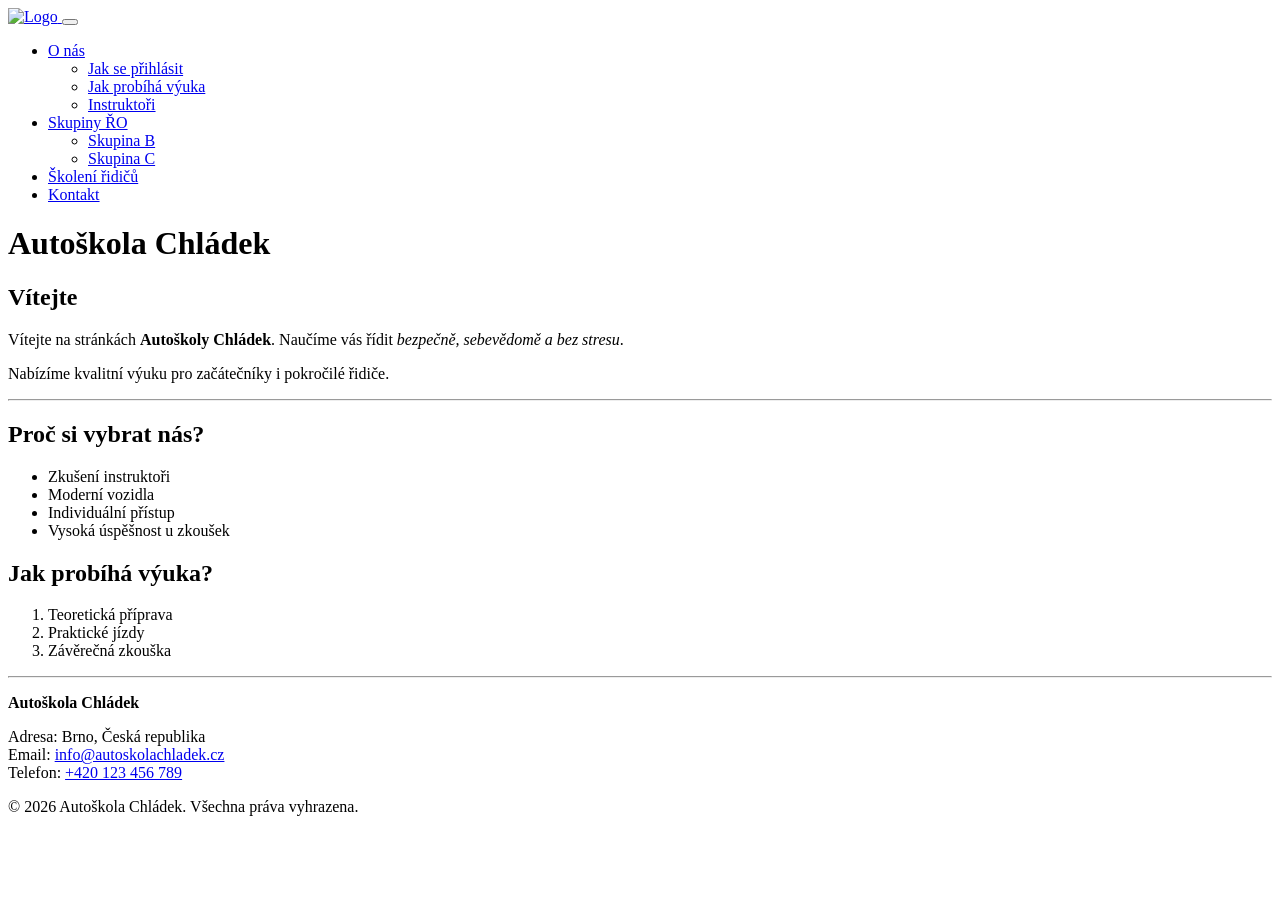
==== index.html @ df7c4d40 "vytvořen index.html -> základní kód, upraven název v readme.md" ====
<!DOCTYPE html>
<html lang="cs">
<head>
    <meta charset="UTF-8">
    <title>Autoškola Chládek</title>
</head>

<body>

    <nav class="navbar navbar-expand-lg navbar-light bg-white fixed-top shadow-sm">
        <div class="container">
      
          <!-- Logo -->
          <a class="navbar-brand" href="index.html">
            <img src="assets/images/logo.svg" alt="Logo" height="48">
          </a>
      
          <!-- Hamburger -->
          <button class="navbar-toggler" type="button" data-bs-toggle="collapse" data-bs-target="#navbar">
            <span class="navbar-toggler-icon"></span>
          </button>
      
          <!-- Menu -->
          <div class="collapse navbar-collapse" id="navbar">
            <ul class="navbar-nav ms-auto">
      
              <!-- Dropdown -->
              <li class="nav-item dropdown">
                <a class="nav-link dropdown-toggle" href="#" data-bs-toggle="dropdown">
                  O nás
                </a>
                <ul class="dropdown-menu">
                  <li><a class="dropdown-item" href="#">Jak se přihlásit</a></li>
                  <li><a class="dropdown-item" href="#">Jak probíhá výuka</a></li>
                  <li><a class="dropdown-item" href="#">Instruktoři</a></li>
                </ul>
              </li>
      
              <!-- Další dropdown -->
              <li class="nav-item dropdown">
                <a class="nav-link dropdown-toggle" href="#" data-bs-toggle="dropdown">
                  Skupiny ŘO
                </a>
                <ul class="dropdown-menu">
                  <li><a class="dropdown-item" href="#">Skupina B</a></li>
                  <li><a class="dropdown-item" href="#">Skupina C</a></li>
                </ul>
              </li>
      
              <!-- Normální odkazy -->
              <li class="nav-item">
                <a class="nav-link" href="#">Školení řidičů</a>
              </li>
      
              <li class="nav-item">
                <a class="nav-link" href="#">Kontakt</a>
              </li>
      
            </ul>
          </div>
        </div>
      </nav>

    <!-- Hlavní nadpis -->
    <h1>Autoškola Chládek</h1>

   

    <!-- Úvod -->
    <h2>Vítejte</h2>
    <p>
        Vítejte na stránkách <strong>Autoškoly Chládek</strong>.  
        Naučíme vás řídit <em>bezpečně, sebevědomě a bez stresu</em>.
    </p>

    <p title="Informace o autoškole">
        Nabízíme kvalitní výuku pro začátečníky i pokročilé řidiče.
    </p>

    <!-- Obrázek -->

    <hr>

    <!-- Výhody -->
    <h2>Proč si vybrat nás?</h2>
    <ul>
        <li>Zkušení instruktoři</li>
        <li>Moderní vozidla</li>
        <li>Individuální přístup</li>
        <li>Vysoká úspěšnost u zkoušek</li>
    </ul>

    <!-- Postup -->
    <h2>Jak probíhá výuka?</h2>
    <ol>
        <li>Teoretická příprava</li>
        <li>Praktické jízdy</li>
        <li>Závěrečná zkouška</li>
    </ol>

    <footer>

        <hr>
    
        <p><strong>Autoškola Chládek</strong></p>
    
        <p>
            Adresa: Brno, Česká republika<br>
            Email: <a href="mailto:info@autoskolachladek.cz">info@autoskolachladek.cz</a><br>
            Telefon: <a href="tel:+420123456789">+420 123 456 789</a>
        </p>
    
        <p>
            &copy; 2026 Autoškola Chládek. Všechna práva vyhrazena.
        </p>
    
    </footer>
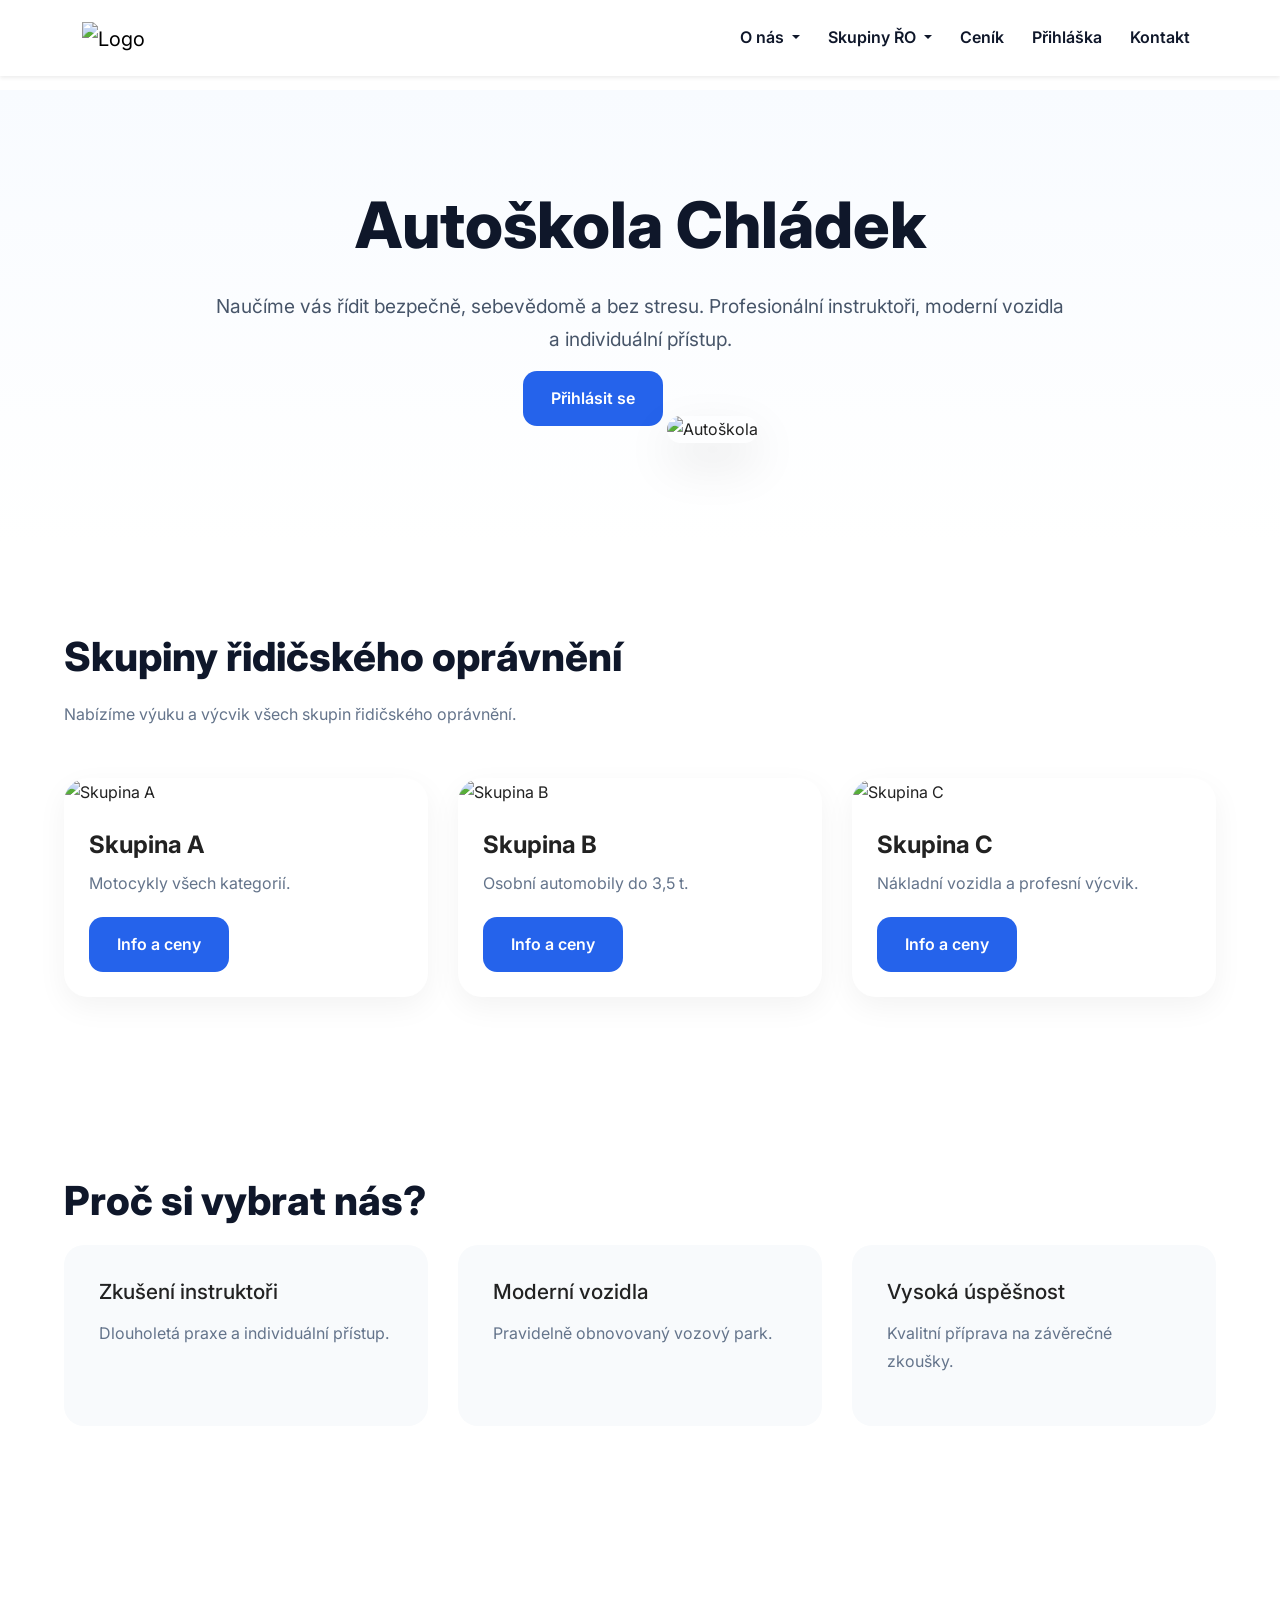
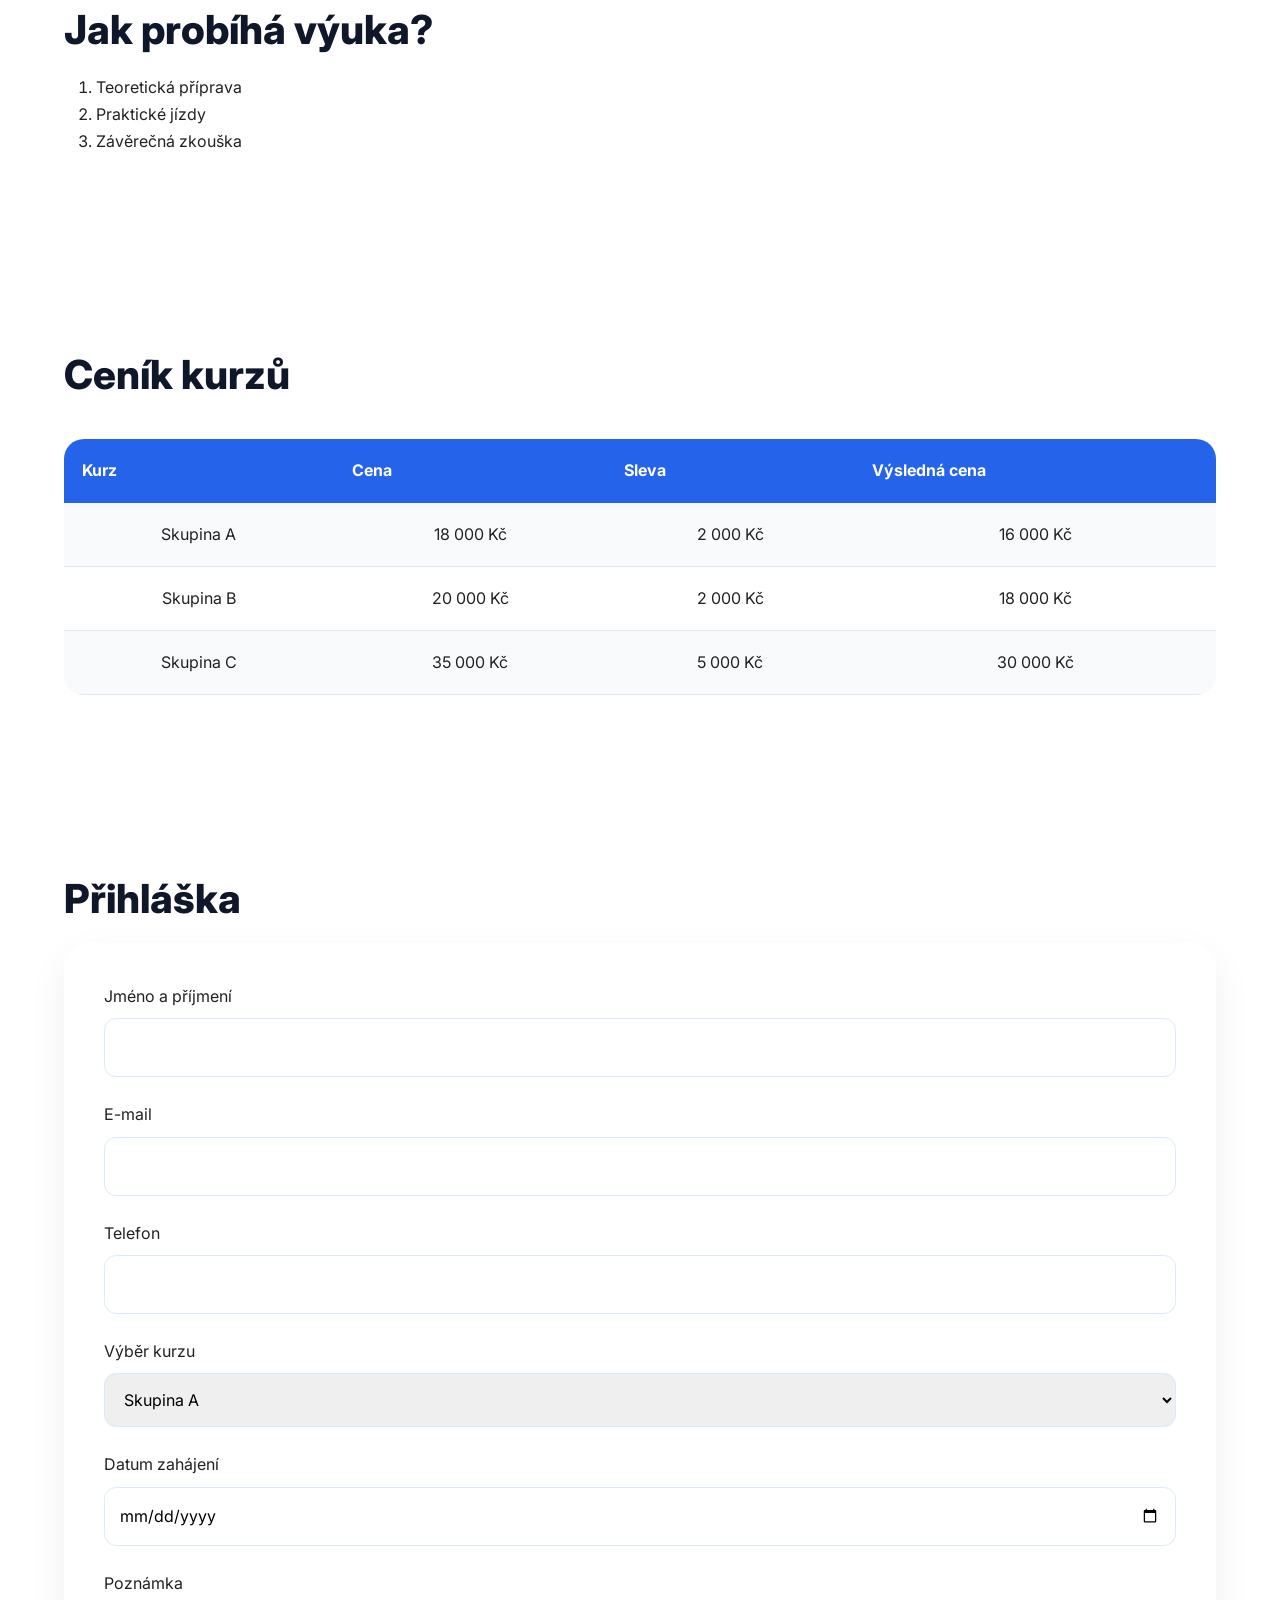
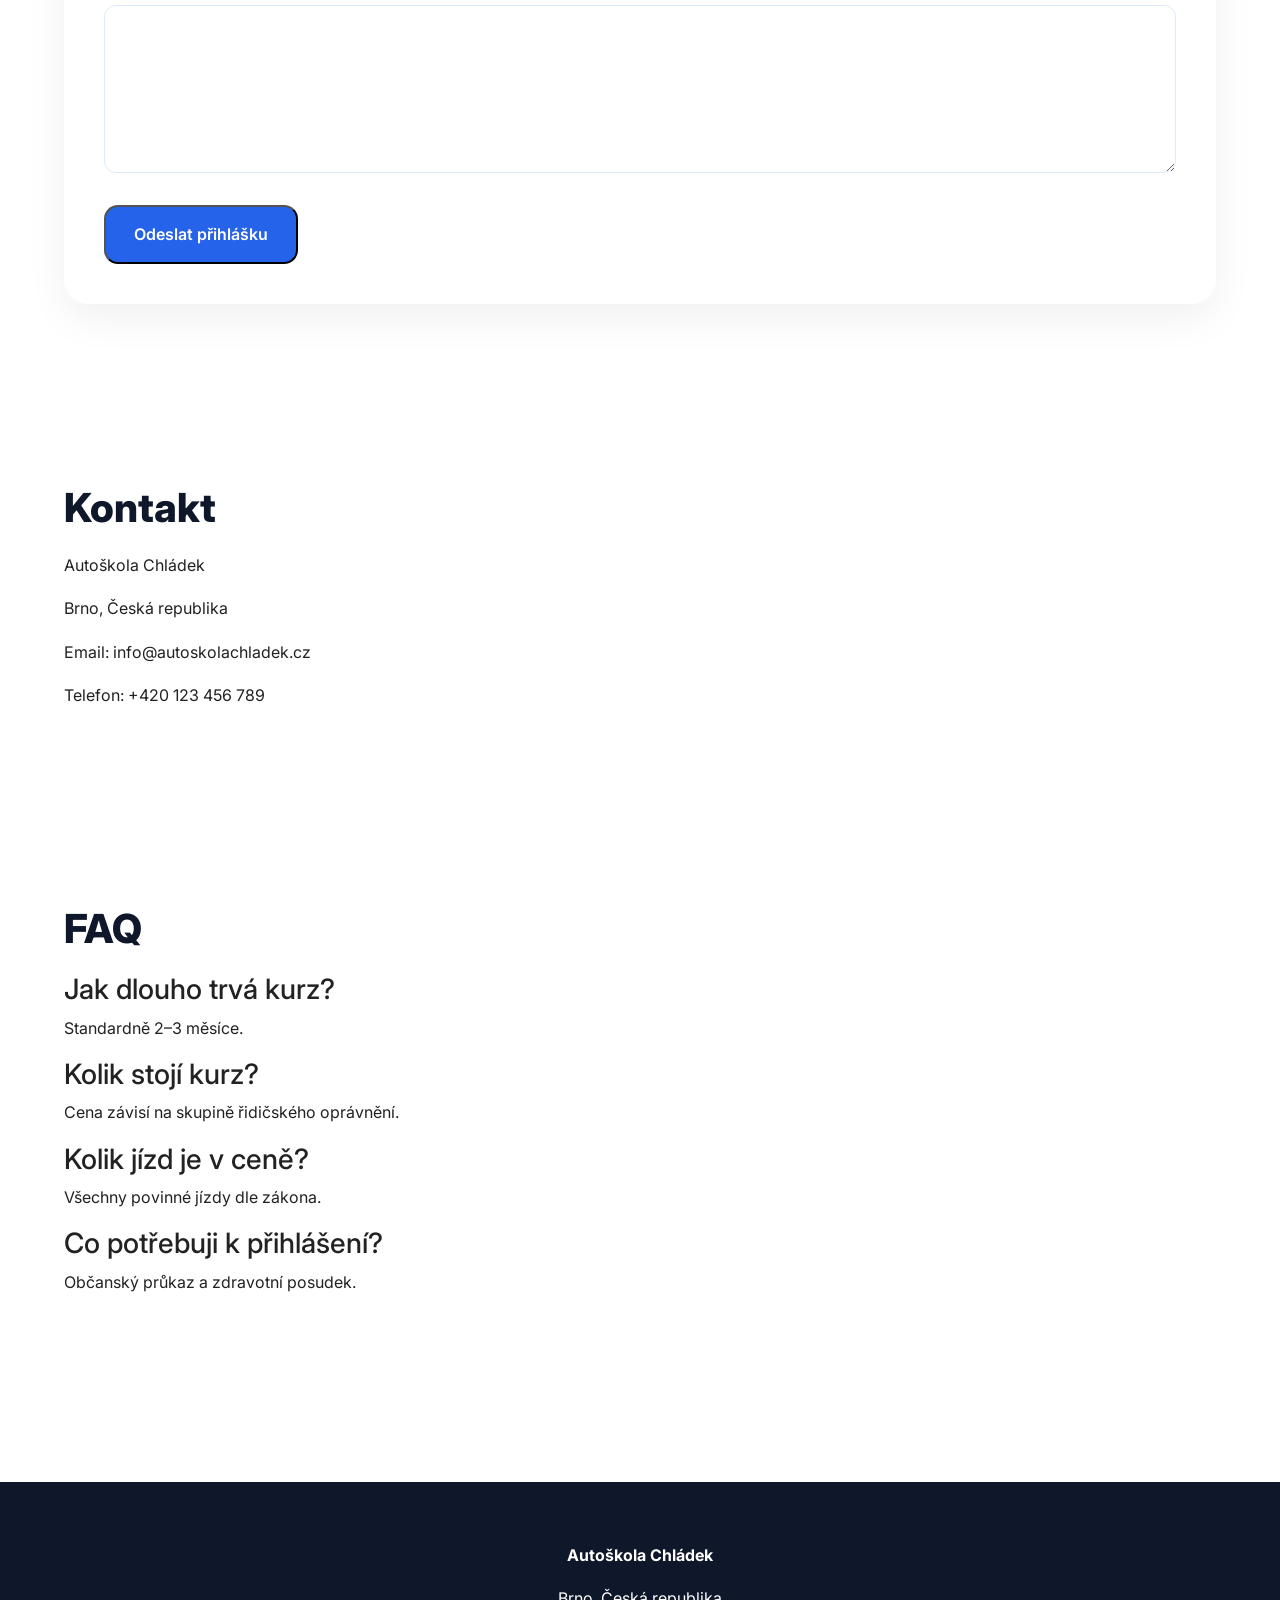
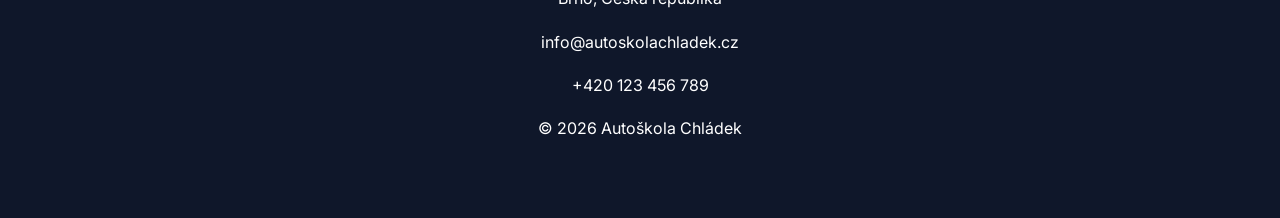
==== commit 1f6e45e4: "upraven index.html, vytvořen main css" ====
--- a/index.html
+++ b/index.html
@@ -1,117 +1,607 @@
 <!DOCTYPE html>
 <html lang="cs">
+
 <head>
     <meta charset="UTF-8">
+    <meta name="viewport" content="width=device-width, initial-scale=1.0">
+
     <title>Autoškola Chládek</title>
+
+    <!-- Bootstrap -->
+    <link href="https://cdn.jsdelivr.net/npm/bootstrap@5.3.3/dist/css/bootstrap.min.css" rel="stylesheet">
+
+    <!-- CSS -->
+    <link rel="stylesheet" href="style.css">
 </head>
 
 <body>
 
-    <nav class="navbar navbar-expand-lg navbar-light bg-white fixed-top shadow-sm">
+    <!-- NAVBAR -->
+    <nav class="navbar navbar-expand-lg fixed-top shadow-sm">
         <div class="container">
-      
-          <!-- Logo -->
-          <a class="navbar-brand" href="index.html">
-            <img src="assets/images/logo.svg" alt="Logo" height="48">
-          </a>
-      
-          <!-- Hamburger -->
-          <button class="navbar-toggler" type="button" data-bs-toggle="collapse" data-bs-target="#navbar">
-            <span class="navbar-toggler-icon"></span>
-          </button>
-      
-          <!-- Menu -->
-          <div class="collapse navbar-collapse" id="navbar">
-            <ul class="navbar-nav ms-auto">
-      
-              <!-- Dropdown -->
-              <li class="nav-item dropdown">
-                <a class="nav-link dropdown-toggle" href="#" data-bs-toggle="dropdown">
-                  O nás
-                </a>
-                <ul class="dropdown-menu">
-                  <li><a class="dropdown-item" href="#">Jak se přihlásit</a></li>
-                  <li><a class="dropdown-item" href="#">Jak probíhá výuka</a></li>
-                  <li><a class="dropdown-item" href="#">Instruktoři</a></li>
+
+            <!-- Logo -->
+            <a class="navbar-brand" href="#">
+                <img src="assets/images/logo.svg" alt="Logo">
+            </a>
+
+            <!-- Hamburger -->
+            <button class="navbar-toggler" type="button" data-bs-toggle="collapse" data-bs-target="#navbarNav">
+
+                <span class="navbar-toggler-icon"></span>
+
+            </button>
+
+            <!-- Menu -->
+            <div class="collapse navbar-collapse" id="navbarNav">
+
+                <ul class="navbar-nav ms-auto">
+
+                    <!-- Dropdown O nás -->
+                    <li class="nav-item dropdown">
+
+                        <a class="nav-link dropdown-toggle" href="#" data-bs-toggle="dropdown">
+
+                            O nás
+
+                        </a>
+
+                        <ul class="dropdown-menu">
+
+                            <li>
+                                <a class="dropdown-item" href="#">
+                                    Jak se přihlásit
+                                </a>
+                            </li>
+
+                            <li>
+                                <a class="dropdown-item" href="#">
+                                    Jak probíhá výuka
+                                </a>
+                            </li>
+
+                            <li>
+                                <a class="dropdown-item" href="#">
+                                    Instruktoři
+                                </a>
+                            </li>
+
+                        </ul>
+                    </li>
+
+                    <!-- Dropdown skupiny -->
+                    <li class="nav-item dropdown">
+
+                        <a class="nav-link dropdown-toggle" href="#" data-bs-toggle="dropdown">
+
+                            Skupiny ŘO
+
+                        </a>
+
+                        <ul class="dropdown-menu">
+
+                            <li>
+                                <a class="dropdown-item" href="#">
+                                    Skupina A
+                                </a>
+                            </li>
+
+                            <li>
+                                <a class="dropdown-item" href="#">
+                                    Skupina B
+                                </a>
+                            </li>
+
+                            <li>
+                                <a class="dropdown-item" href="#">
+                                    Skupina C
+                                </a>
+                            </li>
+
+                            <li>
+                                <a class="dropdown-item" href="#">
+                                    Skupina D
+                                </a>
+                            </li>
+
+                            <li>
+                                <a class="dropdown-item" href="#">
+                                    Skupina T
+                                </a>
+                            </li>
+
+                        </ul>
+                    </li>
+
+                    <!-- Odkazy -->
+                    <li class="nav-item">
+                        <a class="nav-link" href="#">
+                            Ceník
+                        </a>
+                    </li>
+
+                    <li class="nav-item">
+                        <a class="nav-link" href="#">
+                            Přihláška
+                        </a>
+                    </li>
+
+                    <li class="nav-item">
+                        <a class="nav-link" href="#">
+                            Kontakt
+                        </a>
+                    </li>
+
                 </ul>
-              </li>
-      
-              <!-- Další dropdown -->
-              <li class="nav-item dropdown">
-                <a class="nav-link dropdown-toggle" href="#" data-bs-toggle="dropdown">
-                  Skupiny ŘO
-                </a>
-                <ul class="dropdown-menu">
-                  <li><a class="dropdown-item" href="#">Skupina B</a></li>
-                  <li><a class="dropdown-item" href="#">Skupina C</a></li>
-                </ul>
-              </li>
-      
-              <!-- Normální odkazy -->
-              <li class="nav-item">
-                <a class="nav-link" href="#">Školení řidičů</a>
-              </li>
-      
-              <li class="nav-item">
-                <a class="nav-link" href="#">Kontakt</a>
-              </li>
-      
-            </ul>
-          </div>
-        </div>
-      </nav>
-
-    <!-- Hlavní nadpis -->
-    <h1>Autoškola Chládek</h1>
-
-   
-
-    <!-- Úvod -->
-    <h2>Vítejte</h2>
-    <p>
-        Vítejte na stránkách <strong>Autoškoly Chládek</strong>.  
-        Naučíme vás řídit <em>bezpečně, sebevědomě a bez stresu</em>.
-    </p>
-
-    <p title="Informace o autoškole">
-        Nabízíme kvalitní výuku pro začátečníky i pokročilé řidiče.
-    </p>
-
-    <!-- Obrázek -->
-
-    <hr>
-
-    <!-- Výhody -->
-    <h2>Proč si vybrat nás?</h2>
-    <ul>
-        <li>Zkušení instruktoři</li>
-        <li>Moderní vozidla</li>
-        <li>Individuální přístup</li>
-        <li>Vysoká úspěšnost u zkoušek</li>
-    </ul>
-
-    <!-- Postup -->
-    <h2>Jak probíhá výuka?</h2>
-    <ol>
-        <li>Teoretická příprava</li>
-        <li>Praktické jízdy</li>
-        <li>Závěrečná zkouška</li>
-    </ol>
-
+
+            </div>
+        </div>
+    </nav>
+
+    <!-- HERO -->
+    <section class="hero">
+
+        <div class="container-content">
+
+            <h1>
+                Autoškola Chládek
+            </h1>
+
+            <p>
+                Naučíme vás řídit bezpečně, sebevědomě a bez stresu.
+                Profesionální instruktoři, moderní vozidla a individuální přístup.
+            </p>
+
+            <a href="#" class="btn-main">
+                Přihlásit se
+            </a>
+
+            <img src="assets/images/hero.jpg" alt="Autoškola">
+
+        </div>
+
+    </section>
+
+    <!-- KURZY -->
+    <section>
+
+        <div class="container-content">
+
+            <h2>
+                Skupiny řidičského oprávnění
+            </h2>
+
+            <p class="section-text">
+                Nabízíme výuku a výcvik všech skupin řidičského oprávnění.
+            </p>
+
+            <div class="course-grid">
+
+                <!-- A -->
+                <div class="course-card">
+
+                    <img src="assets/images/skupina-a.jpg" alt="Skupina A">
+
+                    <div class="course-content">
+
+                        <h3>Skupina A</h3>
+
+                        <p>
+                            Motocykly všech kategorií.
+                        </p>
+
+                        <a href="#" class="btn-main">
+                            Info a ceny
+                        </a>
+
+                    </div>
+
+                </div>
+
+                <!-- B -->
+                <div class="course-card">
+
+                    <img src="assets/images/skupina-b.jpg" alt="Skupina B">
+
+                    <div class="course-content">
+
+                        <h3>Skupina B</h3>
+
+                        <p>
+                            Osobní automobily do 3,5 t.
+                        </p>
+
+                        <a href="#" class="btn-main">
+                            Info a ceny
+                        </a>
+
+                    </div>
+
+                </div>
+
+                <!-- C -->
+                <div class="course-card">
+
+                    <img src="assets/images/skupina-c.jpg" alt="Skupina C">
+
+                    <div class="course-content">
+
+                        <h3>Skupina C</h3>
+
+                        <p>
+                            Nákladní vozidla a profesní výcvik.
+                        </p>
+
+                        <a href="#" class="btn-main">
+                            Info a ceny
+                        </a>
+
+                    </div>
+
+                </div>
+
+            </div>
+
+        </div>
+
+    </section>
+
+    <!-- VÝHODY -->
+    <section>
+
+        <div class="container-content">
+
+            <h2>
+                Proč si vybrat nás?
+            </h2>
+
+            <div class="features">
+
+                <div class="feature-box">
+
+                    <h3>
+                        Zkušení instruktoři
+                    </h3>
+
+                    <p>
+                        Dlouholetá praxe a individuální přístup.
+                    </p>
+
+                </div>
+
+                <div class="feature-box">
+
+                    <h3>
+                        Moderní vozidla
+                    </h3>
+
+                    <p>
+                        Pravidelně obnovovaný vozový park.
+                    </p>
+
+                </div>
+
+                <div class="feature-box">
+
+                    <h3>
+                        Vysoká úspěšnost
+                    </h3>
+
+                    <p>
+                        Kvalitní příprava na závěrečné zkoušky.
+                    </p>
+
+                </div>
+
+            </div>
+
+        </div>
+
+    </section>
+
+    <!-- JAK PROBÍHÁ VÝUKA -->
+    <section>
+
+        <div class="container-content">
+
+            <h2>
+                Jak probíhá výuka?
+            </h2>
+
+            <ol>
+
+                <li>
+                    Teoretická příprava
+                </li>
+
+                <li>
+                    Praktické jízdy
+                </li>
+
+                <li>
+                    Závěrečná zkouška
+                </li>
+
+            </ol>
+
+        </div>
+
+    </section>
+
+    <!-- CENÍK -->
+    <section>
+
+        <div class="container-content">
+
+            <h2>
+                Ceník kurzů
+            </h2>
+
+            <table>
+
+                <tr>
+
+                    <th>
+                        Kurz
+                    </th>
+
+                    <th>
+                        Cena
+                    </th>
+
+                    <th>
+                        Sleva
+                    </th>
+
+                    <th>
+                        Výsledná cena
+                    </th>
+
+                </tr>
+
+                <tr>
+
+                    <td>
+                        Skupina A
+                    </td>
+
+                    <td>
+                        18 000 Kč
+                    </td>
+
+                    <td>
+                        2 000 Kč
+                    </td>
+
+                    <td>
+                        16 000 Kč
+                    </td>
+
+                </tr>
+
+                <tr>
+
+                    <td>
+                        Skupina B
+                    </td>
+
+                    <td>
+                        20 000 Kč
+                    </td>
+
+                    <td>
+                        2 000 Kč
+                    </td>
+
+                    <td>
+                        18 000 Kč
+                    </td>
+
+                </tr>
+
+                <tr>
+
+                    <td>
+                        Skupina C
+                    </td>
+
+                    <td>
+                        35 000 Kč
+                    </td>
+
+                    <td>
+                        5 000 Kč
+                    </td>
+
+                    <td>
+                        30 000 Kč
+                    </td>
+
+                </tr>
+
+            </table>
+
+        </div>
+
+    </section>
+
+    <!-- FORMULÁŘ -->
+    <section>
+
+        <div class="container-content">
+
+            <h2>
+                Přihláška
+            </h2>
+
+            <form>
+
+                <label>
+                    Jméno a příjmení
+                </label>
+
+                <input type="text" required>
+
+                <label>
+                    E-mail
+                </label>
+
+                <input type="email" required>
+
+                <label>
+                    Telefon
+                </label>
+
+                <input type="tel" required>
+
+                <label>
+                    Výběr kurzu
+                </label>
+
+                <select>
+
+                    <option>
+                        Skupina A
+                    </option>
+
+                    <option>
+                        Skupina B
+                    </option>
+
+                    <option>
+                        Skupina C
+                    </option>
+
+                    <option>
+                        Skupina D
+                    </option>
+
+                </select>
+
+                <label>
+                    Datum zahájení
+                </label>
+
+                <input type="date">
+
+                <label>
+                    Poznámka
+                </label>
+
+                <textarea rows="5"></textarea>
+
+                <button type="submit" class="btn-main">
+                    Odeslat přihlášku
+                </button>
+
+            </form>
+
+        </div>
+
+    </section>
+
+    <!-- KONTAKT -->
+    <section>
+
+        <div class="container-content">
+
+            <h2>
+                Kontakt
+            </h2>
+
+            <p>
+                Autoškola Chládek
+            </p>
+
+            <p>
+                Brno, Česká republika
+            </p>
+
+            <p>
+                Email: info@autoskolachladek.cz
+            </p>
+
+            <p>
+                Telefon: +420 123 456 789
+            </p>
+
+        </div>
+
+    </section>
+
+    <!-- FAQ -->
+    <section>
+
+        <div class="container-content">
+
+            <h2>
+                FAQ
+            </h2>
+
+            <h3>
+                Jak dlouho trvá kurz?
+            </h3>
+
+            <p>
+                Standardně 2–3 měsíce.
+            </p>
+
+            <h3>
+                Kolik stojí kurz?
+            </h3>
+
+            <p>
+                Cena závisí na skupině řidičského oprávnění.
+            </p>
+
+            <h3>
+                Kolik jízd je v ceně?
+            </h3>
+
+            <p>
+                Všechny povinné jízdy dle zákona.
+            </p>
+
+            <h3>
+                Co potřebuji k přihlášení?
+            </h3>
+
+            <p>
+                Občanský průkaz a zdravotní posudek.
+            </p>
+
+        </div>
+
+    </section>
+
+    <!-- FOOTER -->
     <footer>
 
-        <hr>
-    
-        <p><strong>Autoškola Chládek</strong></p>
-    
         <p>
-            Adresa: Brno, Česká republika<br>
-            Email: <a href="mailto:info@autoskolachladek.cz">info@autoskolachladek.cz</a><br>
-            Telefon: <a href="tel:+420123456789">+420 123 456 789</a>
+            <strong>Autoškola Chládek</strong>
         </p>
-    
+
         <p>
-            &copy; 2026 Autoškola Chládek. Všechna práva vyhrazena.
+            Brno, Česká republika
         </p>
-    
-    </footer>+
+        <p>
+            info@autoskolachladek.cz
+        </p>
+
+        <p>
+            +420 123 456 789
+        </p>
+
+        <p>
+            © 2026 Autoškola Chládek
+        </p>
+
+    </footer>
+
+    <!-- Bootstrap JS -->
+    <script src="https://cdn.jsdelivr.net/npm/bootstrap@5.3.3/dist/js/bootstrap.bundle.min.js"></script>
+
+</body>
+
+</html>
--- a/style.css
+++ b/style.css
@@ -0,0 +1,334 @@
+/* =========================
+   GOOGLE FONT
+========================= */
+
+@import url('https://fonts.googleapis.com/css2?family=Inter:wght@300;400;500;600;700;800;900&display=swap');
+
+/* =========================
+   RESET
+========================= */
+
+* {
+    margin: 0;
+    padding: 0;
+    box-sizing: border-box;
+}
+
+/* =========================
+   BODY
+========================= */
+
+body {
+    font-family: 'Inter', sans-serif;
+    background-color: #ffffff;
+    color: #222;
+    line-height: 1.7;
+    padding-top: 90px;
+}
+
+/* =========================
+   NAVBAR
+========================= */
+
+.navbar {
+    background: rgba(255,255,255,0.95);
+    backdrop-filter: blur(10px);
+    padding: 15px 0;
+    transition: 0.3s;
+}
+
+.navbar-brand img {
+    height: 52px;
+}
+
+.nav-link {
+    color: #0f172a !important;
+    font-weight: 600;
+    margin-left: 12px;
+    transition: 0.3s;
+}
+
+.nav-link:hover {
+    color: #2563eb !important;
+}
+
+.dropdown-menu {
+    border: none;
+    border-radius: 14px;
+    padding: 10px;
+    box-shadow: 0 10px 30px rgba(0,0,0,0.08);
+}
+
+.dropdown-item {
+    border-radius: 10px;
+    padding: 10px 14px;
+}
+
+.dropdown-item:hover {
+    background-color: #2563eb;
+    color: white;
+}
+
+/* =========================
+   HERO SEKCE
+========================= */
+
+.hero {
+    padding: 100px 0;
+    text-align: center;
+    background: linear-gradient(to bottom, #f8fbff, #ffffff);
+}
+
+.hero h1 {
+    font-size: 4rem;
+    font-weight: 800;
+    line-height: 1.1;
+    margin-bottom: 30px;
+    color: #0f172a;
+}
+
+.hero p {
+    font-size: 1.2rem;
+    max-width: 850px;
+    margin: auto;
+    color: #475569;
+}
+
+.hero img {
+    width: 100%;
+    margin-top: 60px;
+    border-radius: 24px;
+    box-shadow: 0 20px 50px rgba(0,0,0,0.1);
+}
+
+/* =========================
+   SEKCE
+========================= */
+
+section {
+    padding: 90px 0;
+}
+
+.container-content {
+    width: 90%;
+    max-width: 1200px;
+    margin: auto;
+}
+
+/* =========================
+   NADPISY
+========================= */
+
+h2 {
+    font-size: 2.5rem;
+    font-weight: 800;
+    margin-bottom: 20px;
+    color: #0f172a;
+}
+
+.section-text {
+    color: #64748b;
+    max-width: 800px;
+    margin-bottom: 50px;
+}
+
+/* =========================
+   KARTY KURZŮ
+========================= */
+
+.course-grid {
+    display: grid;
+    grid-template-columns: repeat(auto-fit, minmax(280px, 1fr));
+    gap: 30px;
+}
+
+.course-card {
+    background: white;
+    border-radius: 24px;
+    overflow: hidden;
+    transition: 0.3s;
+    box-shadow: 0 10px 30px rgba(0,0,0,0.05);
+}
+
+.course-card:hover {
+    transform: translateY(-8px);
+    box-shadow: 0 20px 40px rgba(0,0,0,0.1);
+}
+
+.course-card img {
+    width: 100%;
+    height: 220px;
+    object-fit: cover;
+}
+
+.course-content {
+    padding: 25px;
+}
+
+.course-content h3 {
+    font-size: 1.5rem;
+    margin-bottom: 10px;
+    font-weight: 700;
+}
+
+.course-content p {
+    color: #64748b;
+    margin-bottom: 20px;
+}
+
+/* =========================
+   BUTTONY
+========================= */
+
+.btn-main {
+    display: inline-block;
+    background: #2563eb;
+    color: white;
+    text-decoration: none;
+    padding: 14px 28px;
+    border-radius: 14px;
+    font-weight: 600;
+    transition: 0.3s;
+}
+
+.btn-main:hover {
+    background: #1d4ed8;
+    color: white;
+    transform: translateY(-2px);
+}
+
+/* =========================
+   VÝHODY
+========================= */
+
+.features {
+    display: grid;
+    grid-template-columns: repeat(auto-fit, minmax(250px, 1fr));
+    gap: 30px;
+}
+
+.feature-box {
+    background: #f8fafc;
+    padding: 35px;
+    border-radius: 20px;
+    transition: 0.3s;
+}
+
+.feature-box:hover {
+    background: white;
+    box-shadow: 0 10px 30px rgba(0,0,0,0.08);
+}
+
+.feature-box h3 {
+    margin-bottom: 15px;
+    font-size: 1.3rem;
+}
+
+.feature-box p {
+    color: #64748b;
+}
+
+/* =========================
+   TABULKA
+========================= */
+
+table {
+    width: 100%;
+    border-collapse: collapse;
+    margin-top: 40px;
+    overflow: hidden;
+    border-radius: 20px;
+}
+
+th {
+    background: #2563eb;
+    color: white;
+    padding: 18px;
+}
+
+td {
+    padding: 18px;
+    border-bottom: 1px solid #e2e8f0;
+    text-align: center;
+}
+
+tr:nth-child(even) {
+    background: #f8fafc;
+}
+
+/* =========================
+   FORMULÁŘE
+========================= */
+
+form {
+    background: white;
+    padding: 40px;
+    border-radius: 24px;
+    box-shadow: 0 15px 40px rgba(0,0,0,0.06);
+}
+
+input,
+textarea,
+select {
+    width: 100%;
+    padding: 15px;
+    margin-top: 8px;
+    margin-bottom: 24px;
+    border: 1px solid #dbeafe;
+    border-radius: 12px;
+    font-size: 1rem;
+    transition: 0.3s;
+}
+
+input:focus,
+textarea:focus,
+select:focus {
+    outline: none;
+    border-color: #2563eb;
+    box-shadow: 0 0 0 4px rgba(37,99,235,0.1);
+}
+
+/* =========================
+   FOOTER
+========================= */
+
+footer {
+    background: #0f172a;
+    color: white;
+    padding: 60px 20px;
+    text-align: center;
+    margin-top: 80px;
+}
+
+footer a {
+    color: #60a5fa;
+    text-decoration: none;
+}
+
+footer a:hover {
+    text-decoration: underline;
+}
+
+/* =========================
+   RESPONSIVE
+========================= */
+
+@media (max-width: 768px) {
+
+    .hero h1 {
+        font-size: 2.5rem;
+    }
+
+    h2 {
+        font-size: 2rem;
+    }
+
+    .hero {
+        padding: 70px 0;
+    }
+
+    section {
+        padding: 60px 0;
+    }
+
+}
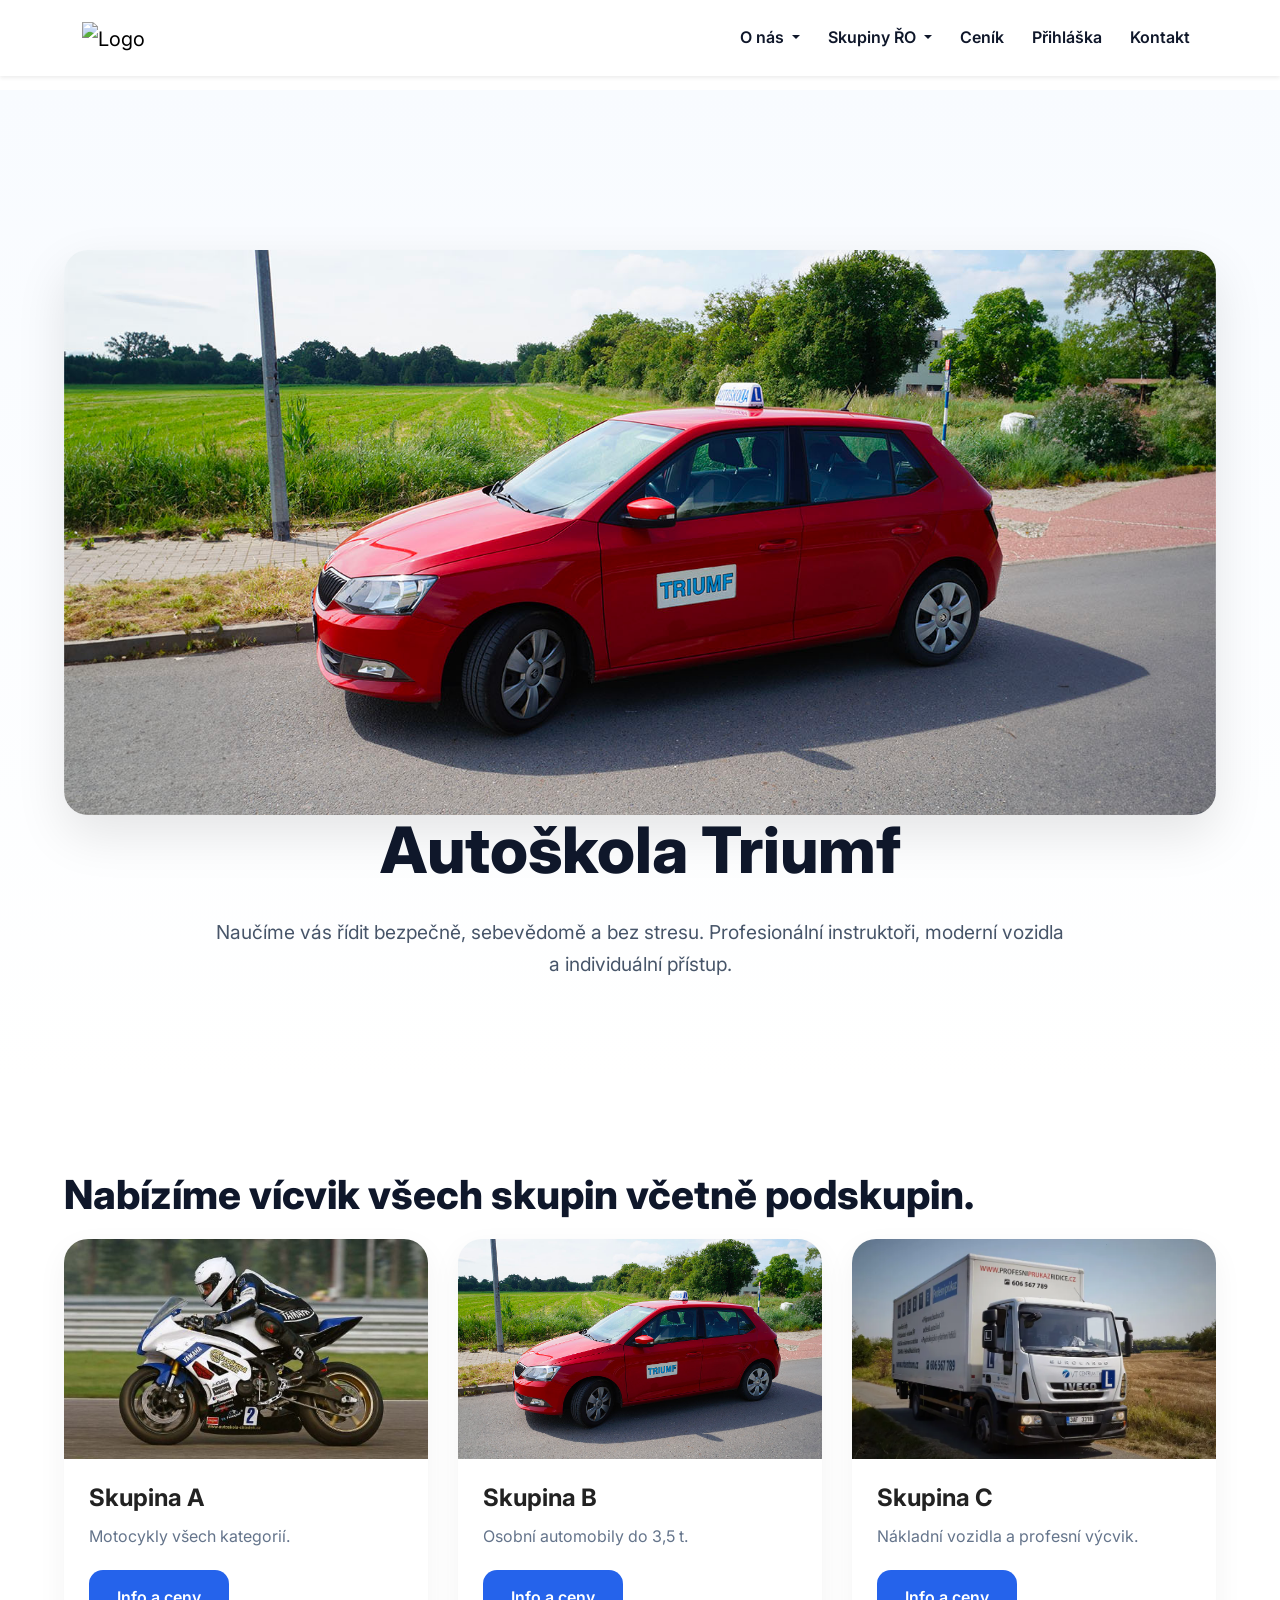
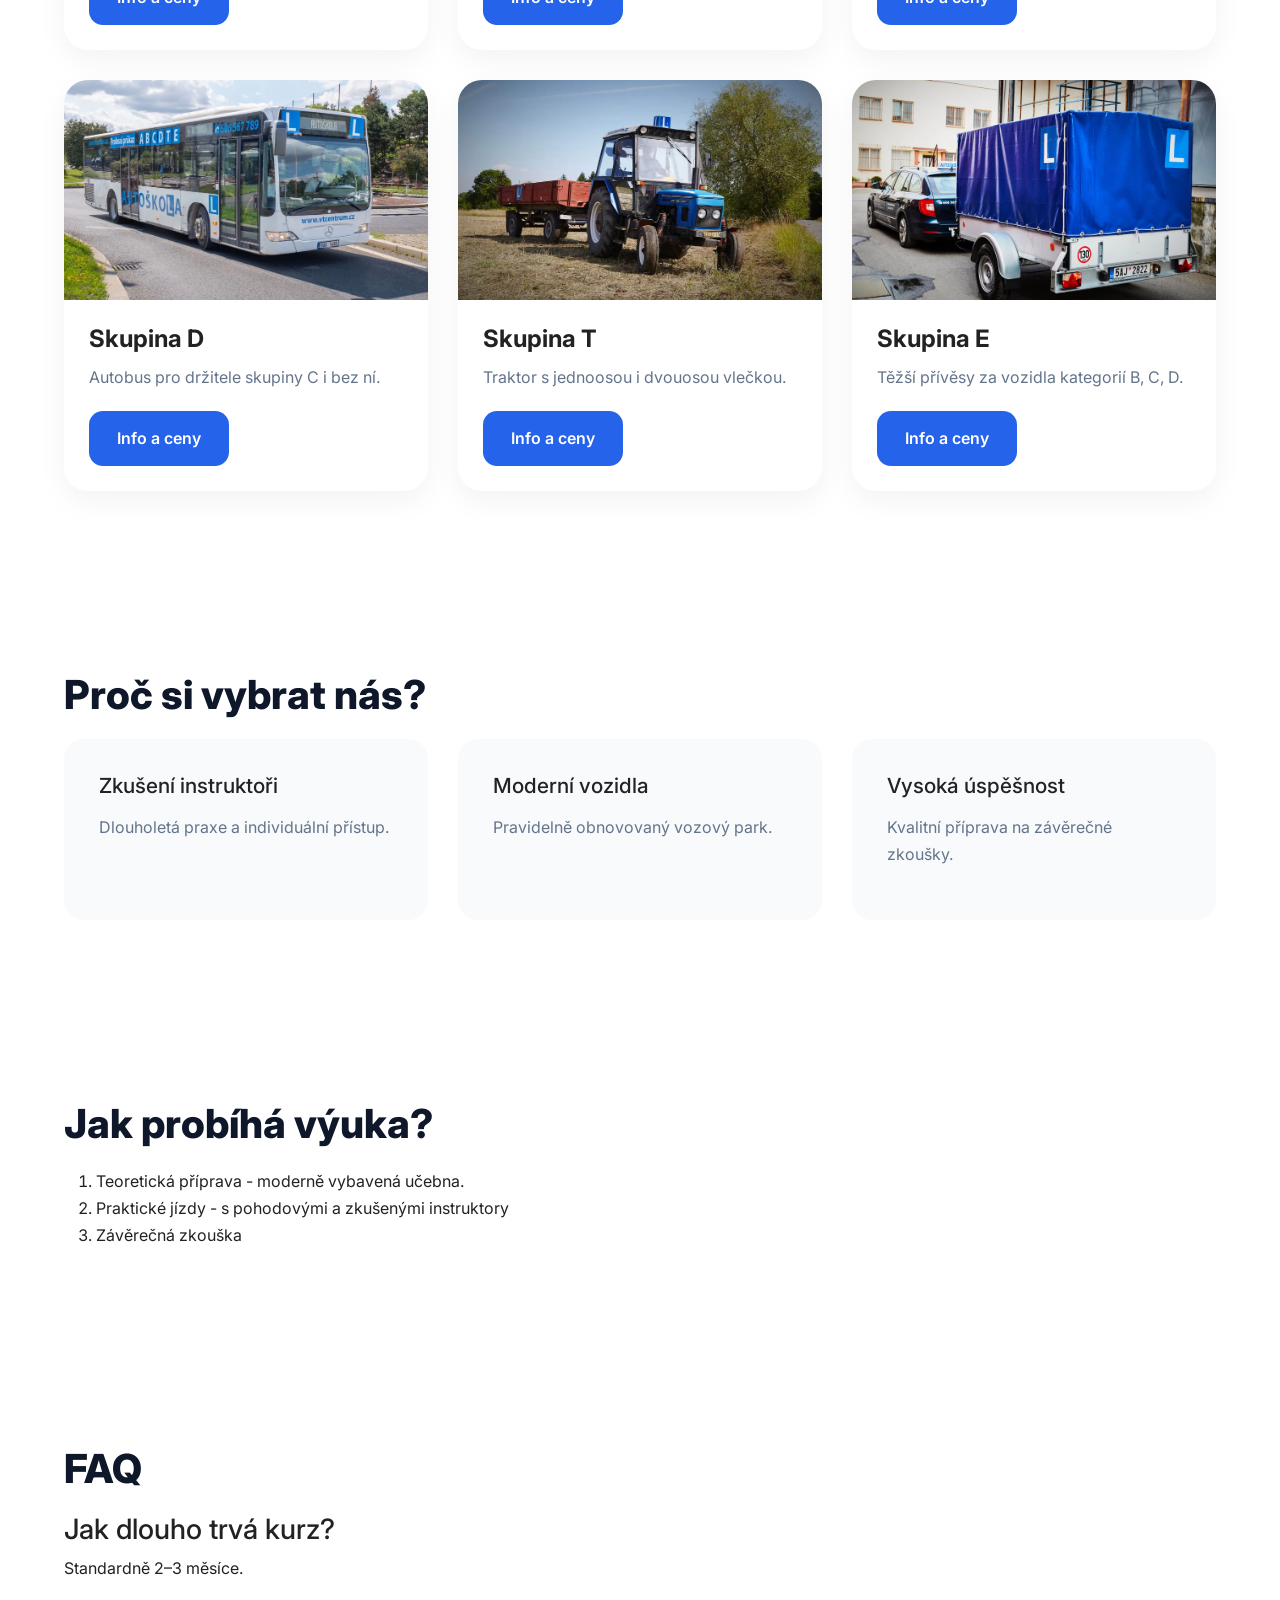
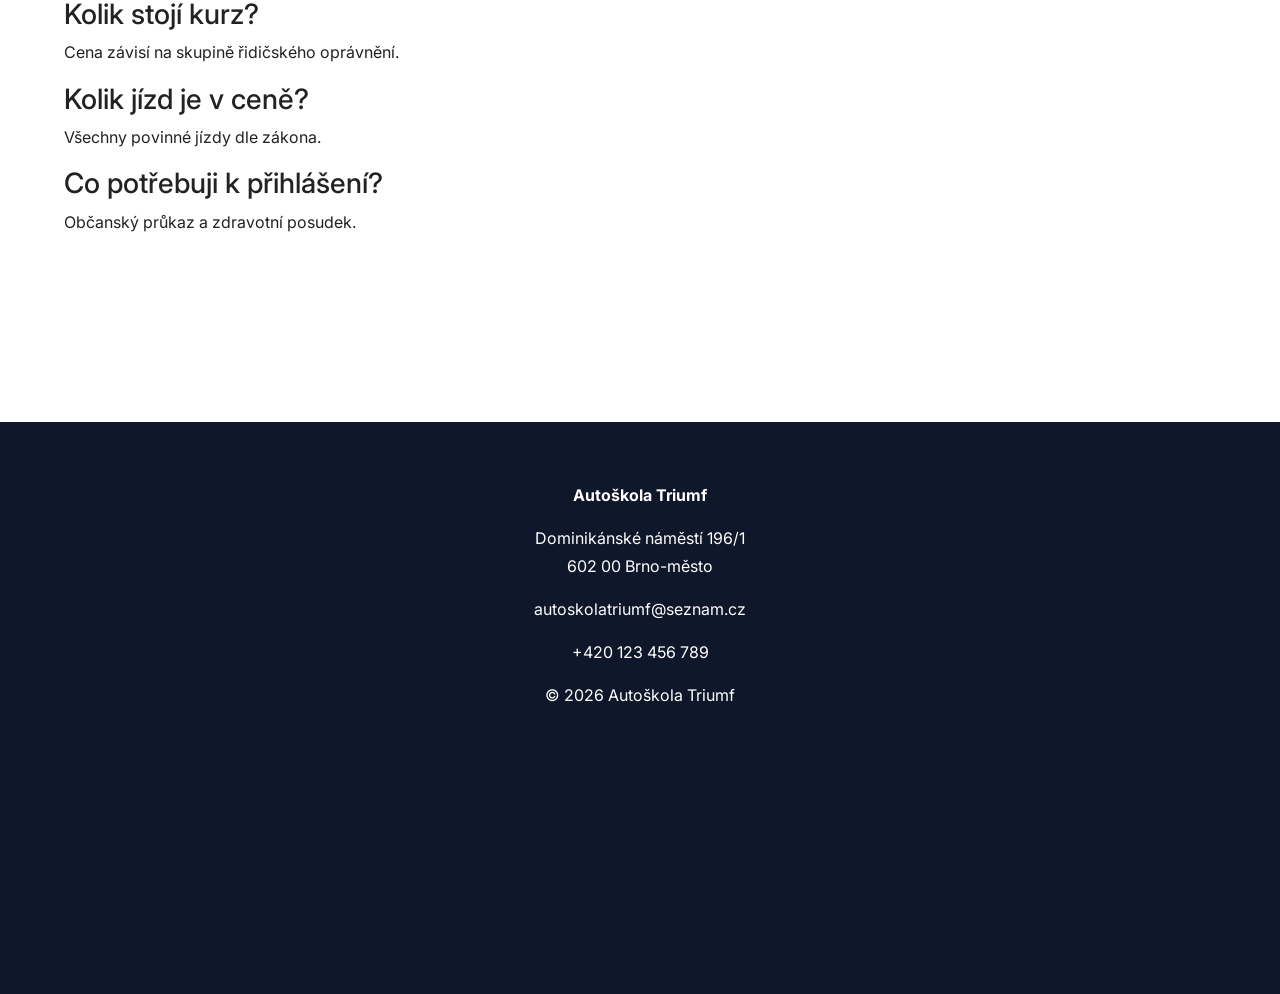
==== commit a80b5d34: "upraven index.html" ====
--- a/index.html
+++ b/index.html
@@ -1,607 +1,335 @@
-<!DOCTYPE html>
+<!doctype html>
 <html lang="cs">
-
-<head>
-    <meta charset="UTF-8">
-    <meta name="viewport" content="width=device-width, initial-scale=1.0">
+  <head>
+    <meta charset="UTF-8" />
+    <meta name="viewport" content="width=device-width, initial-scale=1.0" />
 
     <title>Autoškola Chládek</title>
 
     <!-- Bootstrap -->
-    <link href="https://cdn.jsdelivr.net/npm/bootstrap@5.3.3/dist/css/bootstrap.min.css" rel="stylesheet">
+    <link
+      href="https://cdn.jsdelivr.net/npm/bootstrap@5.3.3/dist/css/bootstrap.min.css"
+      rel="stylesheet"
+    />
 
     <!-- CSS -->
-    <link rel="stylesheet" href="style.css">
-</head>
-
-<body>
-
+    <link rel="stylesheet" href="style.css" />
+  </head>
+
+  <body>
     <!-- NAVBAR -->
     <nav class="navbar navbar-expand-lg fixed-top shadow-sm">
-        <div class="container">
-
-            <!-- Logo -->
-            <a class="navbar-brand" href="#">
-                <img src="assets/images/logo.svg" alt="Logo">
-            </a>
-
-            <!-- Hamburger -->
-            <button class="navbar-toggler" type="button" data-bs-toggle="collapse" data-bs-target="#navbarNav">
-
-                <span class="navbar-toggler-icon"></span>
-
-            </button>
-
-            <!-- Menu -->
-            <div class="collapse navbar-collapse" id="navbarNav">
-
-                <ul class="navbar-nav ms-auto">
-
-                    <!-- Dropdown O nás -->
-                    <li class="nav-item dropdown">
-
-                        <a class="nav-link dropdown-toggle" href="#" data-bs-toggle="dropdown">
-
-                            O nás
-
-                        </a>
-
-                        <ul class="dropdown-menu">
-
-                            <li>
-                                <a class="dropdown-item" href="#">
-                                    Jak se přihlásit
-                                </a>
-                            </li>
-
-                            <li>
-                                <a class="dropdown-item" href="#">
-                                    Jak probíhá výuka
-                                </a>
-                            </li>
-
-                            <li>
-                                <a class="dropdown-item" href="#">
-                                    Instruktoři
-                                </a>
-                            </li>
-
-                        </ul>
-                    </li>
-
-                    <!-- Dropdown skupiny -->
-                    <li class="nav-item dropdown">
-
-                        <a class="nav-link dropdown-toggle" href="#" data-bs-toggle="dropdown">
-
-                            Skupiny ŘO
-
-                        </a>
-
-                        <ul class="dropdown-menu">
-
-                            <li>
-                                <a class="dropdown-item" href="#">
-                                    Skupina A
-                                </a>
-                            </li>
-
-                            <li>
-                                <a class="dropdown-item" href="#">
-                                    Skupina B
-                                </a>
-                            </li>
-
-                            <li>
-                                <a class="dropdown-item" href="#">
-                                    Skupina C
-                                </a>
-                            </li>
-
-                            <li>
-                                <a class="dropdown-item" href="#">
-                                    Skupina D
-                                </a>
-                            </li>
-
-                            <li>
-                                <a class="dropdown-item" href="#">
-                                    Skupina T
-                                </a>
-                            </li>
-
-                        </ul>
-                    </li>
-
-                    <!-- Odkazy -->
-                    <li class="nav-item">
-                        <a class="nav-link" href="#">
-                            Ceník
-                        </a>
-                    </li>
-
-                    <li class="nav-item">
-                        <a class="nav-link" href="#">
-                            Přihláška
-                        </a>
-                    </li>
-
-                    <li class="nav-item">
-                        <a class="nav-link" href="#">
-                            Kontakt
-                        </a>
-                    </li>
-
-                </ul>
-
-            </div>
-        </div>
+      <div class="container">
+        <!-- Logo -->
+        <a class="navbar-brand" href="#">
+          <img src="assets/images/logo.svg" alt="Logo" />
+        </a>
+
+        <!-- Hamburger -->
+        <button
+          class="navbar-toggler"
+          type="button"
+          data-bs-toggle="collapse"
+          data-bs-target="#navbarNav"
+        >
+          <span class="navbar-toggler-icon"></span>
+        </button>
+
+        <!-- Menu -->
+        <div class="collapse navbar-collapse" id="navbarNav">
+          <ul class="navbar-nav ms-auto">
+            <!-- Dropdown O nás -->
+            <li class="nav-item dropdown">
+              <a
+                class="nav-link dropdown-toggle"
+                href="#"
+                data-bs-toggle="dropdown"
+              >
+                O nás
+              </a>
+
+              <ul class="dropdown-menu">
+                <li>
+                  <a class="dropdown-item" href="html/jak-prihlasit.html">
+                    Jak se přihlásit
+                  </a>
+                </li>
+
+                <li>
+                  <a class="dropdown-item" href="html/prubeh-vyuky.html">
+                    Jak probíhá výuka
+                  </a>
+                </li>
+
+                <li>
+                  <a class="dropdown-item" href="html/blog-recenze.html">
+                    Blog a recenze
+                  </a>
+                </li>
+
+                <li>
+                  <a class="dropdown-item" href="html/instruktori.html">
+                    Instruktoři
+                  </a>
+                </li>
+              </ul>
+            </li>
+
+            <!-- Dropdown skupiny -->
+            <li class="nav-item dropdown">
+              <a
+                class="nav-link dropdown-toggle"
+                href="#"
+                data-bs-toggle="dropdown"
+              >
+                Skupiny ŘO
+              </a>
+
+              <ul class="dropdown-menu">
+                <li>
+                  <a class="dropdown-item" href="html/A.html"> Skupina A </a>
+                </li>
+
+                <li>
+                  <a class="dropdown-item" href="html/B.html"> Skupina B </a>
+                </li>
+
+                <li>
+                  <a class="dropdown-item" href="html/C.html"> Skupina C </a>
+                </li>
+
+                <li>
+                  <a class="dropdown-item" href="html/D.html"> Skupina D </a>
+                </li>
+
+                <li>
+                  <a class="dropdown-item" href="html/T.html"> Skupina T </a>
+                </li>
+
+                <li>
+                  <a class="dropdown-item" href="html/E.html"> Skupina E </a>
+                </li>
+              </ul>
+            </li>
+
+            <!-- Odkazy -->
+            <li class="nav-item">
+              <a class="nav-link" href="html/cenik.html"> Ceník </a>
+            </li>
+
+            <li class="nav-item">
+              <a class="nav-link" href="html/prihlaska.html"> Přihláška </a>
+            </li>
+
+            <li class="nav-item">
+              <a class="nav-link" href="html/kontakt.html"> Kontakt </a>
+            </li>
+          </ul>
+        </div>
+      </div>
     </nav>
 
     <!-- HERO -->
     <section class="hero">
-
-        <div class="container-content">
-
-            <h1>
-                Autoškola Chládek
-            </h1>
-
-            <p>
-                Naučíme vás řídit bezpečně, sebevědomě a bez stresu.
-                Profesionální instruktoři, moderní vozidla a individuální přístup.
-            </p>
-
-            <a href="#" class="btn-main">
-                Přihlásit se
-            </a>
-
-            <img src="assets/images/hero.jpg" alt="Autoškola">
-
-        </div>
-
+      <div class="container-content">
+        <img src="img/autoskola-main.jpg" alt="Autoškola" />  
+        <h1>Autoškola Triumf</h1>
+
+        <p>
+          Naučíme vás řídit bezpečně, sebevědomě a bez stresu. Profesionální
+          instruktoři, moderní vozidla a individuální přístup.
+        </p>
+
+        
+
+        
+      </div>
     </section>
 
     <!-- KURZY -->
     <section>
-
-        <div class="container-content">
-
-            <h2>
-                Skupiny řidičského oprávnění
-            </h2>
-
-            <p class="section-text">
-                Nabízíme výuku a výcvik všech skupin řidičského oprávnění.
-            </p>
-
-            <div class="course-grid">
-
-                <!-- A -->
-                <div class="course-card">
-
-                    <img src="assets/images/skupina-a.jpg" alt="Skupina A">
-
-                    <div class="course-content">
-
-                        <h3>Skupina A</h3>
-
-                        <p>
-                            Motocykly všech kategorií.
-                        </p>
-
-                        <a href="#" class="btn-main">
-                            Info a ceny
-                        </a>
-
-                    </div>
-
-                </div>
-
-                <!-- B -->
-                <div class="course-card">
-
-                    <img src="assets/images/skupina-b.jpg" alt="Skupina B">
-
-                    <div class="course-content">
-
-                        <h3>Skupina B</h3>
-
-                        <p>
-                            Osobní automobily do 3,5 t.
-                        </p>
-
-                        <a href="#" class="btn-main">
-                            Info a ceny
-                        </a>
-
-                    </div>
-
-                </div>
-
-                <!-- C -->
-                <div class="course-card">
-
-                    <img src="assets/images/skupina-c.jpg" alt="Skupina C">
-
-                    <div class="course-content">
-
-                        <h3>Skupina C</h3>
-
-                        <p>
-                            Nákladní vozidla a profesní výcvik.
-                        </p>
-
-                        <a href="#" class="btn-main">
-                            Info a ceny
-                        </a>
-
-                    </div>
-
-                </div>
-
-            </div>
-
-        </div>
-
+      <div class="container-content">
+        <h2>Nabízíme vícvik všech skupin včetně podskupin.</h2>
+
+        <div class="course-grid">
+          <!-- A -->
+          <div class="course-card">
+            <img src="img/autoskola-A.jpg" alt="Skupina A" />
+
+            <div class="course-content">
+              <h3>Skupina A</h3>
+
+              <p>Motocykly všech kategorií.</p>
+
+              <a href="html/A.html" class="btn-main"> Info a ceny </a>
+            </div>
+          </div>
+
+          <!-- B -->
+          <div class="course-card">
+            <img src="img/autoskola-main.jpg" alt="Skupina B" />
+
+            <div class="course-content">
+              <h3>Skupina B</h3>
+
+              <p>Osobní automobily do 3,5 t.</p>
+
+              <a href="html/B.html" class="btn-main"> Info a ceny </a>
+            </div>
+          </div>
+
+          <!-- C -->
+          <div class="course-card">
+            <img src="img/autoskola-C.jpg" alt="Skupina C" />
+
+            <div class="course-content">
+              <h3>Skupina C</h3>
+
+              <p>Nákladní vozidla a profesní výcvik.</p>
+
+              <a href="html/C.html" class="btn-main"> Info a ceny </a>
+            </div>
+          </div>
+          <div class="course-card">
+            <img src="img/autoskola-D.jpg" alt="Skupina C" />
+          <div class="course-content">
+              <h3>Skupina D</h3>
+
+              <p>Autobus pro držitele skupiny C i bez ní.</p>
+
+              <a href="html/D.html" class="btn-main"> Info a ceny </a>
+            </div>
+          </div>
+    
+          <div class="course-card">
+            <img src="img/autoskola-T.jpg" alt="Skupina T" />
+          <div class="course-content">
+              <h3>Skupina T</h3>
+
+              <p>Traktor s jednoosou i dvouosou vlečkou.</p>
+
+              <a href="html/T.html" class="btn-main"> Info a ceny </a>
+            </div>
+        </div>
+        <div class="course-card">
+            <img src="img/autoskola-B+E.jpg" alt="Skupina E" />
+            <div class="course-content">
+              <h3>Skupina E</h3>
+
+              <p>Těžší přívěsy za vozidla kategorií B, C, D.</p>
+
+              <a href="html/E.html" class="btn-main"> Info a ceny </a>
+            </div>
+        </div>
+          </div>
+          </div>
+        </div>
+      </div>
     </section>
 
     <!-- VÝHODY -->
     <section>
-
-        <div class="container-content">
-
-            <h2>
-                Proč si vybrat nás?
-            </h2>
-
-            <div class="features">
-
-                <div class="feature-box">
-
-                    <h3>
-                        Zkušení instruktoři
-                    </h3>
-
-                    <p>
-                        Dlouholetá praxe a individuální přístup.
-                    </p>
-
-                </div>
-
-                <div class="feature-box">
-
-                    <h3>
-                        Moderní vozidla
-                    </h3>
-
-                    <p>
-                        Pravidelně obnovovaný vozový park.
-                    </p>
-
-                </div>
-
-                <div class="feature-box">
-
-                    <h3>
-                        Vysoká úspěšnost
-                    </h3>
-
-                    <p>
-                        Kvalitní příprava na závěrečné zkoušky.
-                    </p>
-
-                </div>
-
-            </div>
-
-        </div>
-
+      <div class="container-content">
+        <h2>Proč si vybrat nás?</h2>
+
+        <div class="features">
+          <div class="feature-box">
+            <h3>Zkušení instruktoři</h3>
+
+            <p>Dlouholetá praxe a individuální přístup.</p>
+          </div>
+
+          <div class="feature-box">
+            <h3>Moderní vozidla</h3>
+
+            <p>Pravidelně obnovovaný vozový park.</p>
+          </div>
+
+          <div class="feature-box">
+            <h3>Vysoká úspěšnost</h3>
+
+            <p>Kvalitní příprava na závěrečné zkoušky.</p>
+          </div>
+        </div>
+      </div>
     </section>
 
     <!-- JAK PROBÍHÁ VÝUKA -->
     <section>
-
-        <div class="container-content">
-
-            <h2>
-                Jak probíhá výuka?
-            </h2>
-
-            <ol>
-
-                <li>
-                    Teoretická příprava
-                </li>
-
-                <li>
-                    Praktické jízdy
-                </li>
-
-                <li>
-                    Závěrečná zkouška
-                </li>
-
-            </ol>
-
-        </div>
-
-    </section>
-
-    <!-- CENÍK -->
-    <section>
-
-        <div class="container-content">
-
-            <h2>
-                Ceník kurzů
-            </h2>
-
-            <table>
-
-                <tr>
-
-                    <th>
-                        Kurz
-                    </th>
-
-                    <th>
-                        Cena
-                    </th>
-
-                    <th>
-                        Sleva
-                    </th>
-
-                    <th>
-                        Výsledná cena
-                    </th>
-
-                </tr>
-
-                <tr>
-
-                    <td>
-                        Skupina A
-                    </td>
-
-                    <td>
-                        18 000 Kč
-                    </td>
-
-                    <td>
-                        2 000 Kč
-                    </td>
-
-                    <td>
-                        16 000 Kč
-                    </td>
-
-                </tr>
-
-                <tr>
-
-                    <td>
-                        Skupina B
-                    </td>
-
-                    <td>
-                        20 000 Kč
-                    </td>
-
-                    <td>
-                        2 000 Kč
-                    </td>
-
-                    <td>
-                        18 000 Kč
-                    </td>
-
-                </tr>
-
-                <tr>
-
-                    <td>
-                        Skupina C
-                    </td>
-
-                    <td>
-                        35 000 Kč
-                    </td>
-
-                    <td>
-                        5 000 Kč
-                    </td>
-
-                    <td>
-                        30 000 Kč
-                    </td>
-
-                </tr>
-
-            </table>
-
-        </div>
-
-    </section>
-
-    <!-- FORMULÁŘ -->
-    <section>
-
-        <div class="container-content">
-
-            <h2>
-                Přihláška
-            </h2>
-
-            <form>
-
-                <label>
-                    Jméno a příjmení
-                </label>
-
-                <input type="text" required>
-
-                <label>
-                    E-mail
-                </label>
-
-                <input type="email" required>
-
-                <label>
-                    Telefon
-                </label>
-
-                <input type="tel" required>
-
-                <label>
-                    Výběr kurzu
-                </label>
-
-                <select>
-
-                    <option>
-                        Skupina A
-                    </option>
-
-                    <option>
-                        Skupina B
-                    </option>
-
-                    <option>
-                        Skupina C
-                    </option>
-
-                    <option>
-                        Skupina D
-                    </option>
-
-                </select>
-
-                <label>
-                    Datum zahájení
-                </label>
-
-                <input type="date">
-
-                <label>
-                    Poznámka
-                </label>
-
-                <textarea rows="5"></textarea>
-
-                <button type="submit" class="btn-main">
-                    Odeslat přihlášku
-                </button>
-
-            </form>
-
-        </div>
-
-    </section>
-
-    <!-- KONTAKT -->
-    <section>
-
-        <div class="container-content">
-
-            <h2>
-                Kontakt
-            </h2>
-
-            <p>
-                Autoškola Chládek
-            </p>
-
-            <p>
-                Brno, Česká republika
-            </p>
-
-            <p>
-                Email: info@autoskolachladek.cz
-            </p>
-
-            <p>
-                Telefon: +420 123 456 789
-            </p>
-
-        </div>
-
-    </section>
+      <div class="container-content">
+        <h2>Jak probíhá výuka?</h2>
+
+        <ol>
+          <li>Teoretická příprava - moderně vybavená učebna.</li>
+
+          <li>Praktické jízdy - s pohodovými a zkušenými instruktory</li>
+
+          <li>Závěrečná zkouška</li>
+        </ol>
+      </div>
+    </section>
+
+
 
     <!-- FAQ -->
     <section>
-
-        <div class="container-content">
-
-            <h2>
-                FAQ
-            </h2>
-
-            <h3>
-                Jak dlouho trvá kurz?
-            </h3>
-
-            <p>
-                Standardně 2–3 měsíce.
-            </p>
-
-            <h3>
-                Kolik stojí kurz?
-            </h3>
-
-            <p>
-                Cena závisí na skupině řidičského oprávnění.
-            </p>
-
-            <h3>
-                Kolik jízd je v ceně?
-            </h3>
-
-            <p>
-                Všechny povinné jízdy dle zákona.
-            </p>
-
-            <h3>
-                Co potřebuji k přihlášení?
-            </h3>
-
-            <p>
-                Občanský průkaz a zdravotní posudek.
-            </p>
-
-        </div>
-
+      <div class="container-content">
+        <h2>FAQ</h2>
+
+        <h3>Jak dlouho trvá kurz?</h3>
+
+        <p>Standardně 2–3 měsíce.</p>
+
+        <h3>Kolik stojí kurz?</h3>
+
+        <p>Cena závisí na skupině řidičského oprávnění.</p>
+
+        <h3>Kolik jízd je v ceně?</h3>
+
+        <p>Všechny povinné jízdy dle zákona.</p>
+
+        <h3>Co potřebuji k přihlášení?</h3>
+
+        <p>Občanský průkaz a zdravotní posudek.</p>
+      </div>
     </section>
 
     <!-- FOOTER -->
-    <footer>
-
-        <p>
-            <strong>Autoškola Chládek</strong>
-        </p>
-
-        <p>
-            Brno, Česká republika
-        </p>
-
-        <p>
-            info@autoskolachladek.cz
-        </p>
-
-        <p>
-            +420 123 456 789
-        </p>
-
-        <p>
-            © 2026 Autoškola Chládek
-        </p>
-
-    </footer>
+<footer>
+  
+    <div class="footer-info">
+      <p>
+        <strong>Autoškola Triumf</strong>
+      </p>
+
+      <p>
+        Dominikánské náměstí 196/1<br />
+        602 00 Brno-město
+      </p>
+
+      <p>autoskolatriumf@seznam.cz</p>
+
+      <p>+420 123 456 789</p>
+
+      <p>© 2026 Autoškola Triumf</p>
+    </div>
+
+    <div class="footer-map">
+      <iframe
+        src="https://www.google.com/maps?q=Dominikánské+náměstí+196/1+Brno&output=embed"
+        width="100%"
+        height="200"
+        style="border: 0"
+        allowfullscreen=""
+        loading="lazy"
+        referrerpolicy="no-referrer-when-downgrade"
+      >
+      </iframe>
+    </div>
+  
+</footer>
 
     <!-- Bootstrap JS -->
     <script src="https://cdn.jsdelivr.net/npm/bootstrap@5.3.3/dist/js/bootstrap.bundle.min.js"></script>
-
-</body>
-
-</html>+  </body>
+</html>
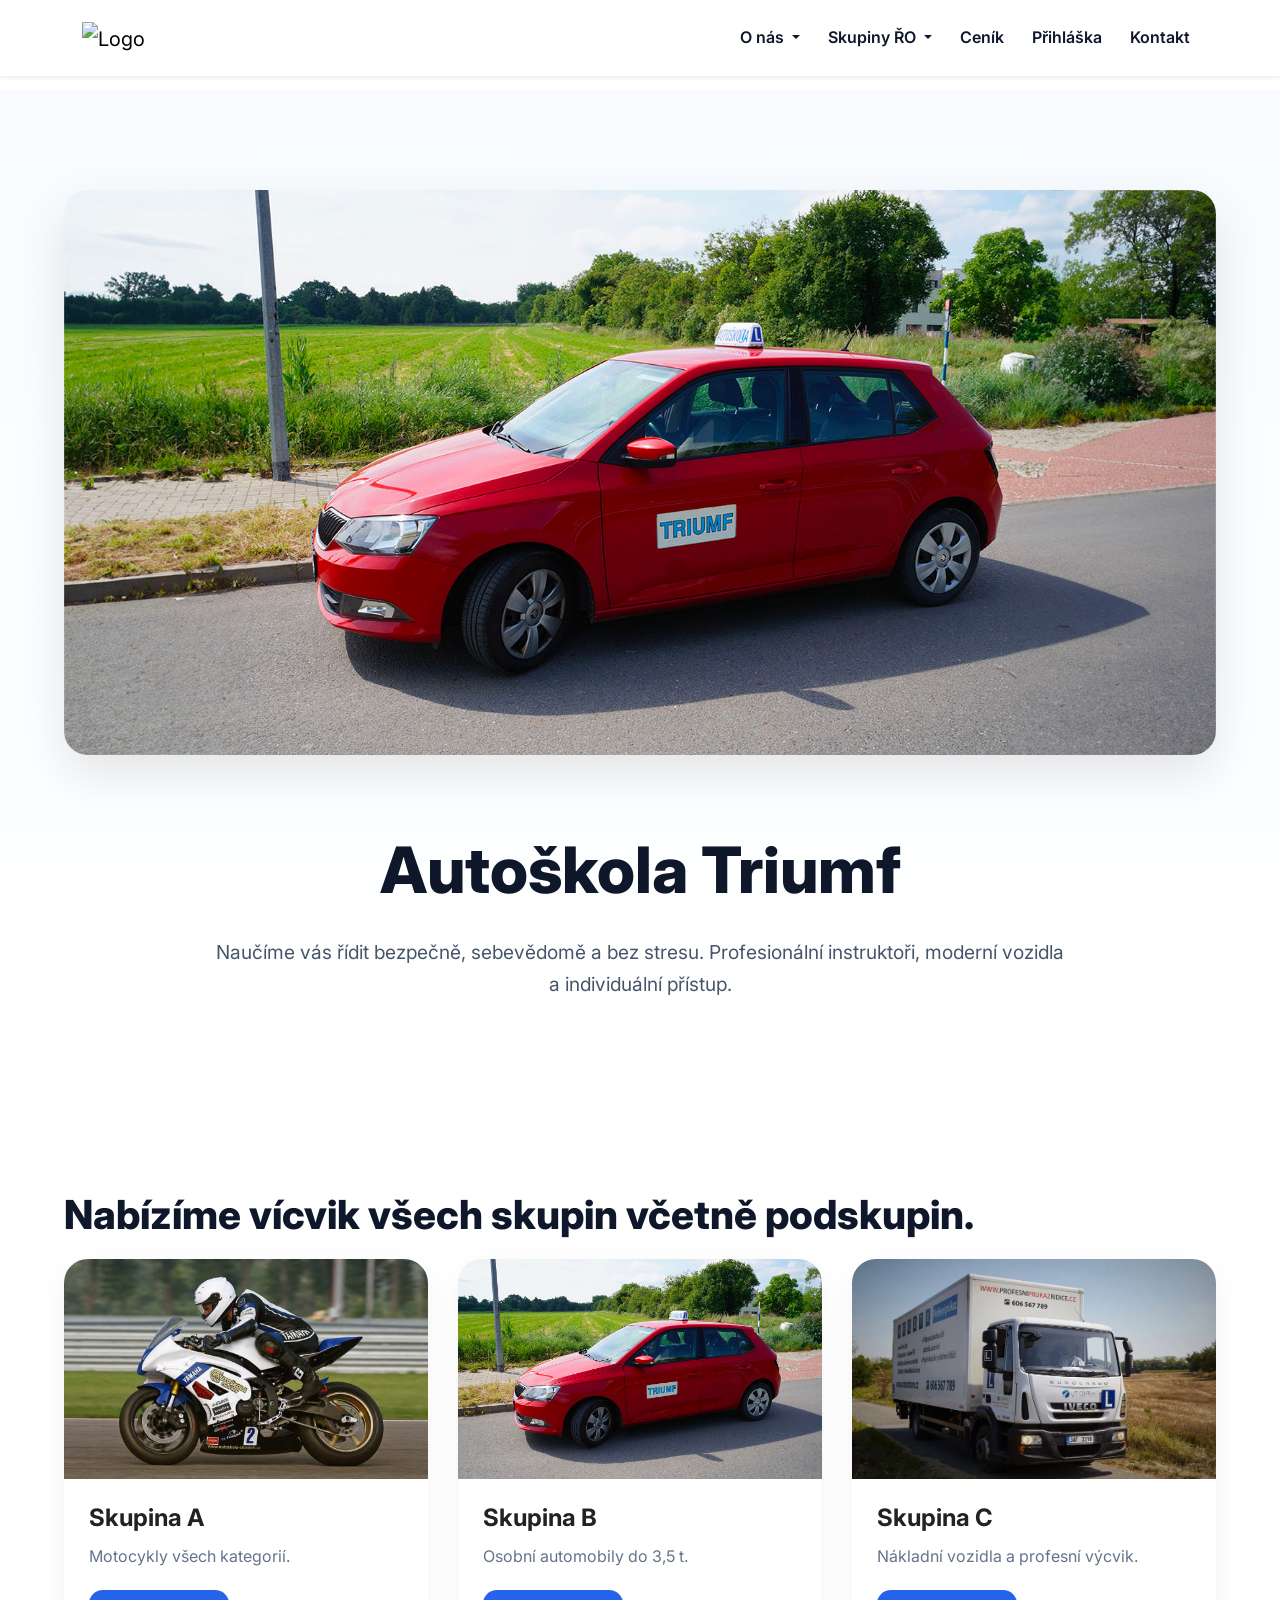
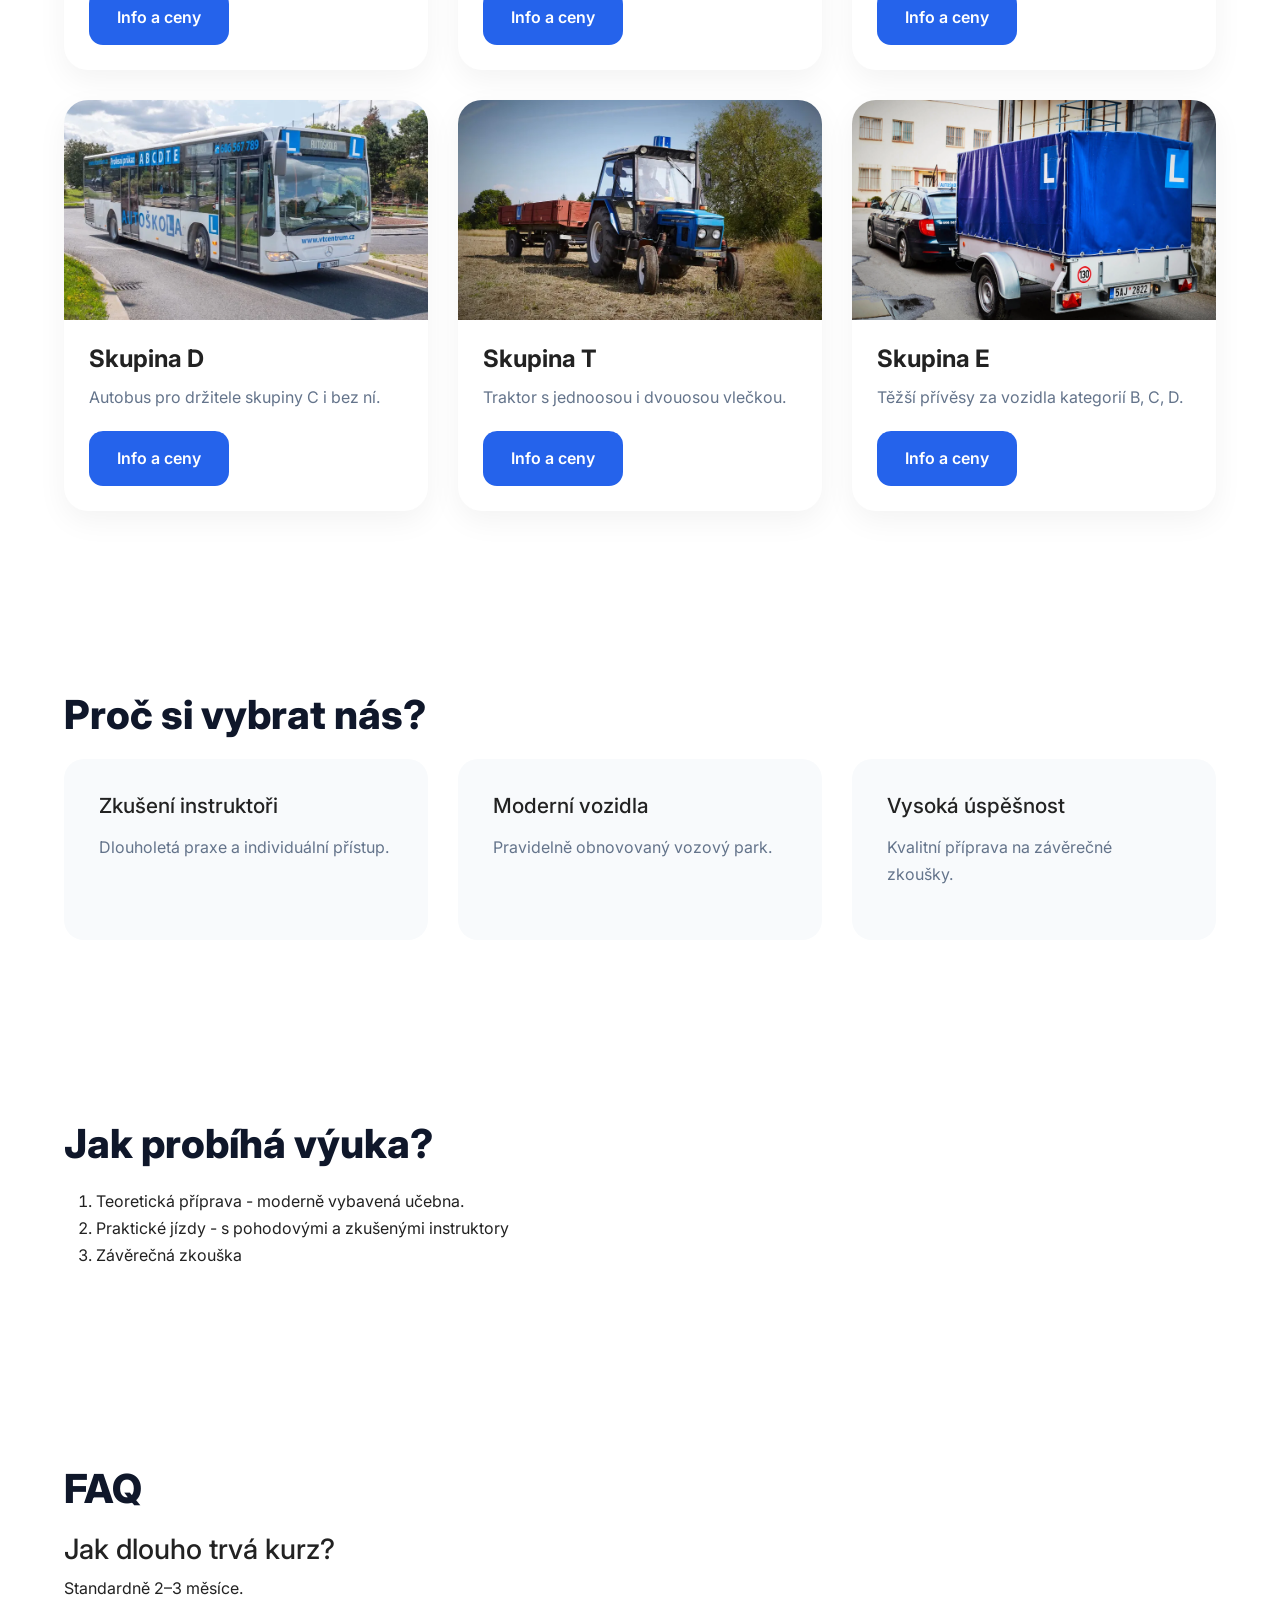
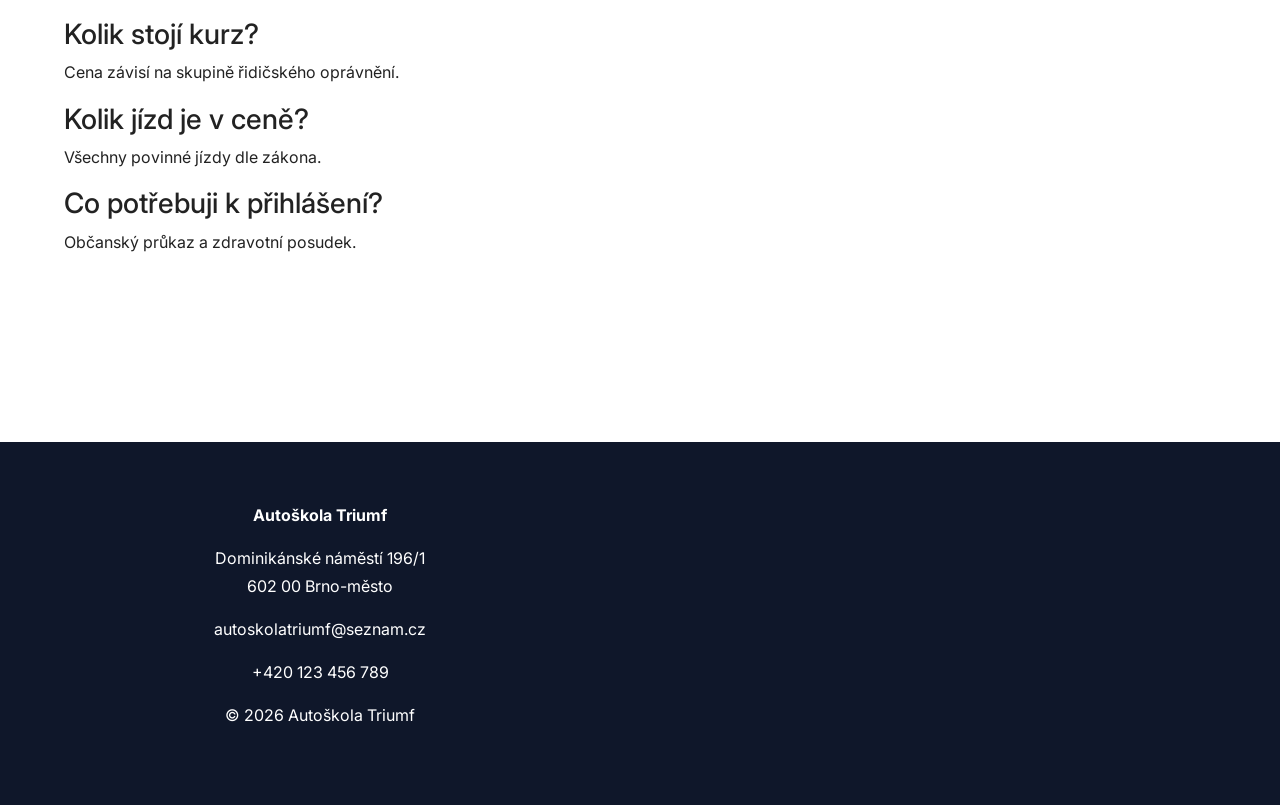
==== commit 5651fcd3: "upraven index.html navbar" ====
--- a/index.html
+++ b/index.html
@@ -49,11 +49,11 @@
               </a>
 
               <ul class="dropdown-menu">
-                <li>
+                <!-- <li>
                   <a class="dropdown-item" href="html/jak-prihlasit.html">
                     Jak se přihlásit
                   </a>
-                </li>
+                </li> -->
 
                 <li>
                   <a class="dropdown-item" href="html/prubeh-vyuky.html">
--- a/style.css
+++ b/style.css
@@ -96,7 +96,7 @@
 
 .hero img {
     width: 100%;
-    margin-top: 60px;
+    margin-bottom: 80px;
     border-radius: 24px;
     box-shadow: 0 20px 50px rgba(0,0,0,0.1);
 }
@@ -298,6 +298,24 @@
     padding: 60px 20px;
     text-align: center;
     margin-top: 80px;
+    display: flex;
+    justify-content: space-between;
+    gap: 40px;
+    flex-wrap: wrap;
+}
+
+.footer-info{
+    flex: 1;
+    min-width: 250px;
+}
+
+.footer-map{
+    flex: 1;
+    min-width: 300px;
+
+}
+.footer-map iframe{
+    border-radius: 10px;
 }
 
 footer a {
